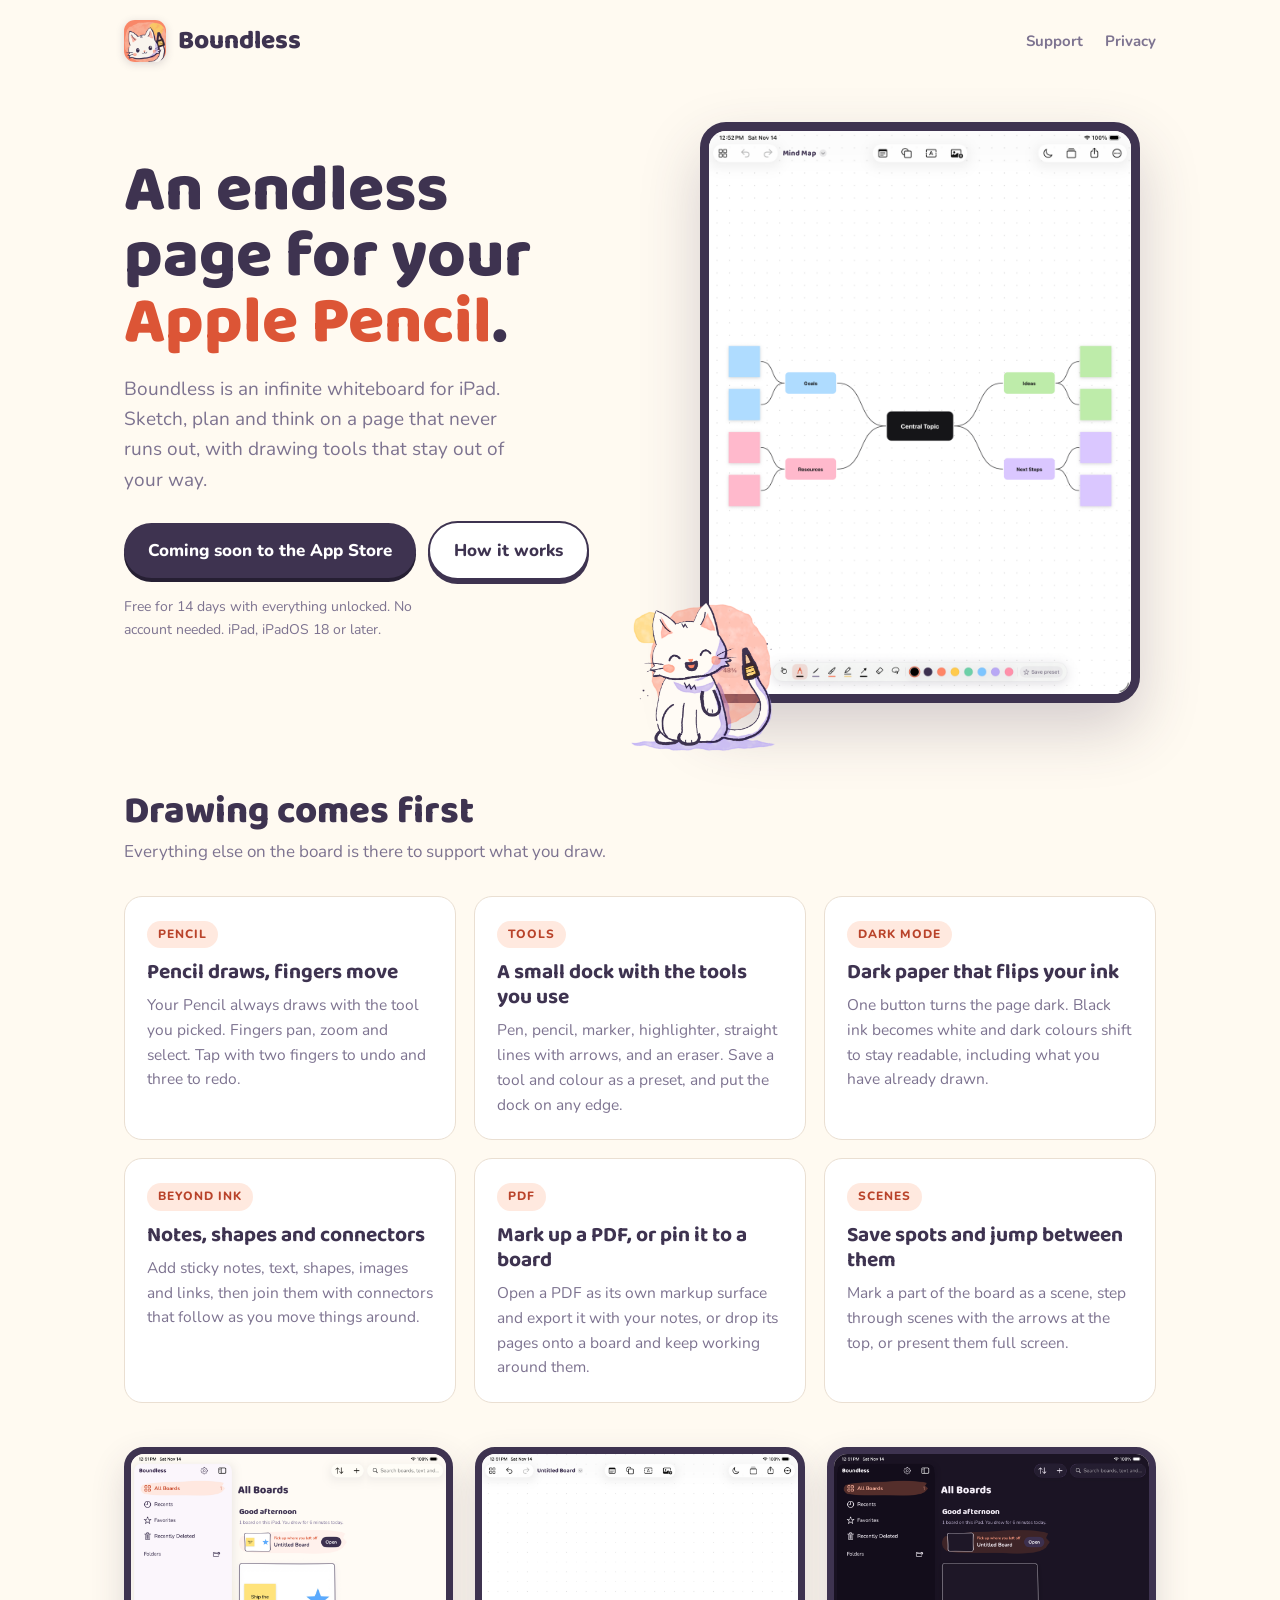
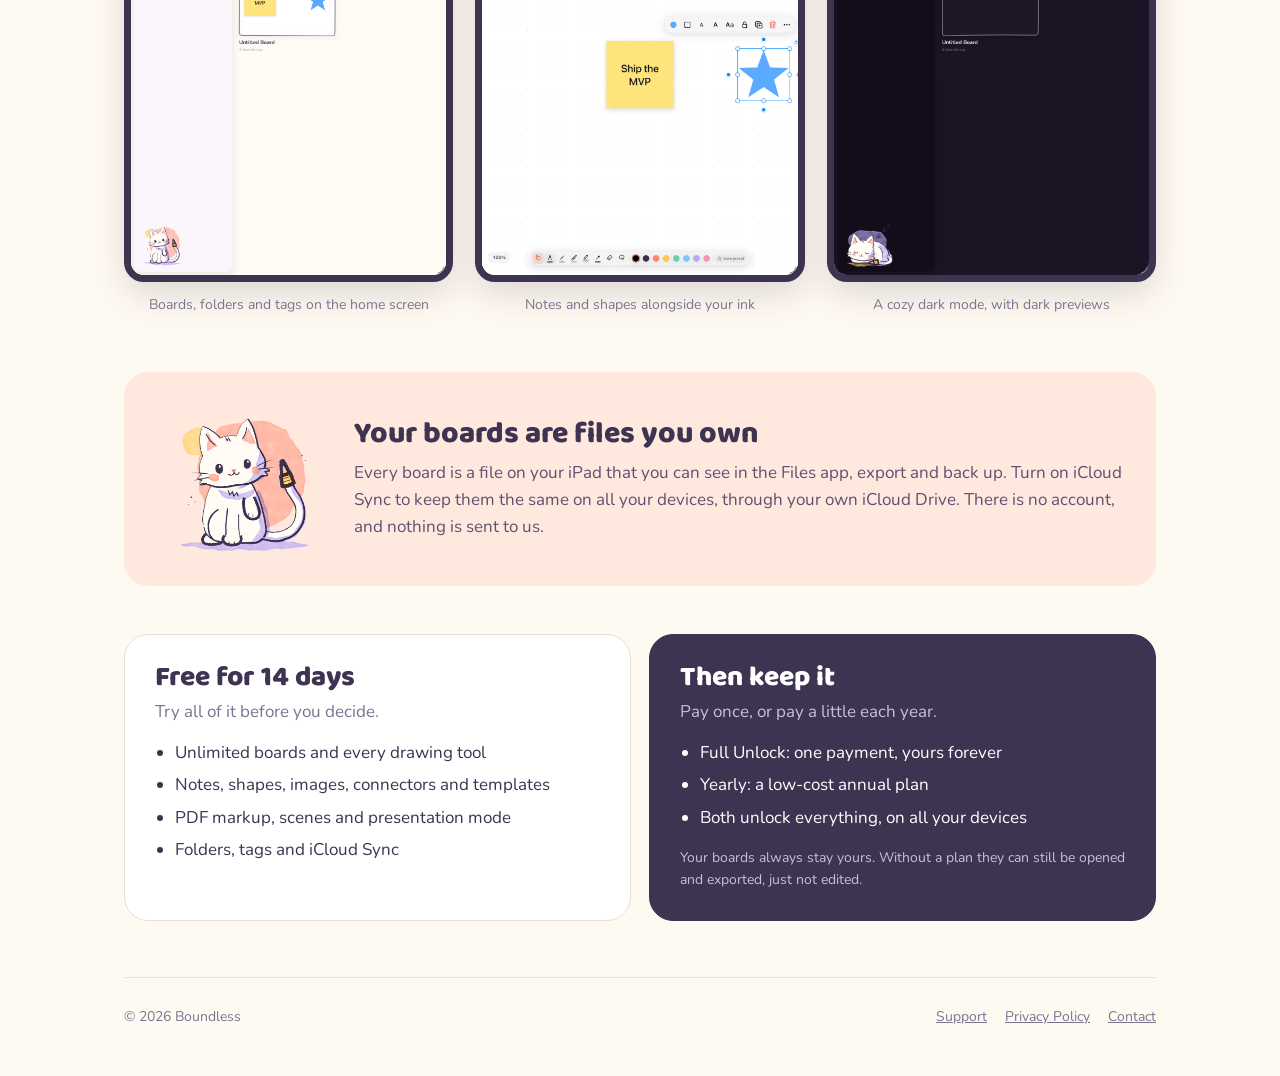
==== index.html @ 8d100a70 "Publish site 2026-11-15T01:16Z" ====
<!doctype html>
<html lang="en">
<head>
<meta charset="utf-8">
<meta name="viewport" content="width=device-width, initial-scale=1">
<title>Boundless · An endless page for your Apple Pencil</title>
<meta name="description" content="Boundless is an infinite whiteboard for iPad, built around Apple Pencil. Draw, plan and mark up PDFs on a page that never ends. Your boards are files you own.">
<link rel="icon" href="img/icon.png">
<link rel="preconnect" href="https://fonts.googleapis.com">
<link rel="stylesheet" href="https://fonts.googleapis.com/css2?family=Baloo+2:wght@700;800&family=Nunito:wght@400;600;700;800&display=swap">
<link rel="stylesheet" href="style.css">
</head>
<body>
<div class="wrap">
  <header class="nav">
    <a class="brand" href="./"><img src="img/icon.png" alt=""><span>Boundless</span></a>
    <nav><a href="support.html">Support</a><a href="privacy.html">Privacy</a></nav>
  </header>

  <section class="hero">
    <div>
      <h1>An endless page for your <em>Apple Pencil</em>.</h1>
      <p>Boundless is an infinite whiteboard for iPad. Sketch, plan and think on a page that never runs out, with drawing tools that stay out of your way.</p>
      <div class="actions">
        <span class="cta soon">Coming soon to the App Store</span>
        <a class="cta ghost" href="support.html">How it works</a>
      </div>
      <p class="note">Free for 14 days with everything unlocked. No account needed. iPad, iPadOS 18 or later.</p>
    </div>
    <div class="hero-art">
      <img class="ipad" src="img/01-board.png" alt="A mind map on a Boundless board, with the tool dock along the bottom">
      <img class="mochi" src="img/mochi-happy.png" alt="Mochi, the Boundless cat, holding a pencil">
    </div>
  </section>

  <h2 class="section-title">Drawing comes first</h2>
  <p class="section-sub">Everything else on the board is there to support what you draw.</p>
  <section class="features">
    <div class="card">
      <span class="eyebrow">Pencil</span>
      <h3>Pencil draws, fingers move</h3>
      <p>Your Pencil always draws with the tool you picked. Fingers pan, zoom and select. Tap with two fingers to undo and three to redo.</p>
    </div>
    <div class="card">
      <span class="eyebrow">Tools</span>
      <h3>A small dock with the tools you use</h3>
      <p>Pen, pencil, marker, highlighter, straight lines with arrows, and an eraser. Save a tool and colour as a preset, and put the dock on any edge.</p>
    </div>
    <div class="card">
      <span class="eyebrow">Dark mode</span>
      <h3>Dark paper that flips your ink</h3>
      <p>One button turns the page dark. Black ink becomes white and dark colours shift to stay readable, including what you have already drawn.</p>
    </div>
    <div class="card">
      <span class="eyebrow">Beyond ink</span>
      <h3>Notes, shapes and connectors</h3>
      <p>Add sticky notes, text, shapes, images and links, then join them with connectors that follow as you move things around.</p>
    </div>
    <div class="card">
      <span class="eyebrow">PDF</span>
      <h3>Mark up a PDF, or pin it to a board</h3>
      <p>Open a PDF as its own markup surface and export it with your notes, or drop its pages onto a board and keep working around them.</p>
    </div>
    <div class="card">
      <span class="eyebrow">Scenes</span>
      <h3>Save spots and jump between them</h3>
      <p>Mark a part of the board as a scene, step through scenes with the arrows at the top, or present them full screen.</p>
    </div>
  </section>

  <section class="strip">
    <figure>
      <img class="ipad" src="img/02-library.png" alt="The Boundless home screen with a board and the sidebar">
      <figcaption>Boards, folders and tags on the home screen</figcaption>
    </figure>
    <figure>
      <img class="ipad" src="img/03-notes.png" alt="A board with a sticky note and a shape">
      <figcaption>Notes and shapes alongside your ink</figcaption>
    </figure>
    <figure>
      <img class="ipad" src="img/04-dark.png" alt="The Boundless home screen in dark mode">
      <figcaption>A cozy dark mode, with dark previews</figcaption>
    </figure>
  </section>

  <section class="files">
    <img src="img/mochi-sitting.png" alt="Mochi sitting">
    <div>
      <h2>Your boards are files you own</h2>
      <p>Every board is a file on your iPad that you can see in the Files app, export and back up. Turn on iCloud Sync to keep them the same on all your devices, through your own iCloud Drive. There is no account, and nothing is sent to us.</p>
    </div>
  </section>

  <section class="pricing">
    <div class="plan">
      <h2>Free for 14 days</h2>
      <p class="tag">Try all of it before you decide.</p>
      <ul>
        <li>Unlimited boards and every drawing tool</li>
        <li>Notes, shapes, images, connectors and templates</li>
        <li>PDF markup, scenes and presentation mode</li>
        <li>Folders, tags and iCloud Sync</li>
      </ul>
    </div>
    <div class="plan pro">
      <h2>Then keep it</h2>
      <p class="tag">Pay once, or pay a little each year.</p>
      <ul>
        <li>Full Unlock: one payment, yours forever</li>
        <li>Yearly: a low-cost annual plan</li>
        <li>Both unlock everything, on all your devices</li>
      </ul>
      <p class="fine">Your boards always stay yours. Without a plan they can still be opened and exported, just not edited.</p>
    </div>
  </section>

  <footer>
    <div>© 2026 Boundless</div>
    <nav><a href="support.html">Support</a><a href="privacy.html">Privacy Policy</a><a href="mailto:boundless.whiteboard@gmail.com">Contact</a></nav>
  </footer>
</div>
</body>
</html>
---- style.css ----
:root {
  --ground: #fffaf1; --surface: #ffffff; --wash: #ffe9df; --ink: #3e3350; --muted: #7d7390;
  --primary: #dc5536; --primary-deep: #b9432a; --line: #eadfd2;
  --radius: 18px;
  --display: "Baloo 2", "Nunito", system-ui, sans-serif;
}
* { box-sizing: border-box; }
html { color-scheme: light; }
body { margin: 0; background: var(--ground); color: var(--ink);
  font-family: "Nunito", "Helvetica Neue", Arial, sans-serif; font-size: 17px; line-height: 1.6; }
a { color: var(--primary); }
a:hover { color: var(--primary-deep); }
img { max-width: 100%; }
.wrap { max-width: 1080px; margin: 0 auto; padding: 0 24px; }

.nav { display: flex; align-items: center; justify-content: space-between; padding: 20px 0; }
.brand { display: flex; align-items: center; gap: 12px; text-decoration: none; color: var(--ink); }
.brand img { width: 42px; height: 42px; border-radius: 11px; box-shadow: 0 2px 8px rgba(62,51,80,0.18); }
.brand span { font-family: var(--display); font-weight: 800; font-size: 26px; line-height: 1; }
.nav nav { display: flex; gap: 22px; font-weight: 700; font-size: 15px; }
.nav nav a { color: var(--muted); text-decoration: none; }
.nav nav a:hover { color: var(--ink); }

.hero { display: grid; grid-template-columns: 1fr 0.92fr; gap: 48px; align-items: center; padding: 40px 0 32px; }
.hero h1 { font-family: var(--display); font-weight: 800; font-size: clamp(40px, 6vw, 66px); line-height: 1.0; margin: 0 0 18px; text-wrap: balance; }
.hero h1 em { font-style: normal; color: var(--primary); }
.hero p { font-size: 19px; color: var(--muted); max-width: 36ch; margin: 0 0 26px; }
.hero .actions { display: flex; gap: 12px; flex-wrap: wrap; align-items: center; }
.cta { display: inline-flex; align-items: center; gap: 10px; background: var(--primary); color: #fff; text-decoration: none;
  font-weight: 800; font-size: 17px; padding: 14px 24px; border-radius: 999px; box-shadow: 0 4px 0 var(--primary-deep); }
a.cta:hover { color: #fff; background: #cf4c2f; }
.cta.soon { background: var(--ink); box-shadow: 0 4px 0 #261f33; cursor: default; }
.cta.ghost { background: var(--surface); color: var(--ink); border: 2px solid var(--ink); box-shadow: 0 4px 0 var(--ink); }
a.cta.ghost:hover { color: var(--ink); background: var(--wash); }
.hero .note { font-size: 14px; color: var(--muted); margin-top: 16px; }

.ipad { display: block; width: 100%; border-radius: 26px; border: 9px solid var(--ink); background: var(--ink);
  box-shadow: 0 26px 60px rgba(62,51,80,0.22); }
.hero-art { position: relative; max-width: 440px; margin: 0 auto; width: 100%; }
.hero-art .mochi { position: absolute; left: -96px; bottom: -58px; width: 190px; pointer-events: none; }

.section-title { font-family: var(--display); font-weight: 800; font-size: clamp(28px, 4vw, 38px); line-height: 1.1; margin: 56px 0 6px; }
.section-sub { color: var(--muted); margin: 0 0 22px; max-width: 60ch; }

.features { display: grid; grid-template-columns: repeat(3, 1fr); gap: 18px; padding: 8px 0 16px; }
.card { background: var(--surface); border: 1.5px solid var(--line); border-radius: var(--radius); padding: 22px; }
.card h3 { margin: 0 0 8px; font-family: var(--display); font-size: 21px; font-weight: 700; line-height: 1.2; }
.card p { margin: 0; color: var(--muted); font-size: 15.5px; }
.eyebrow { display: inline-block; font-size: 12px; font-weight: 800; letter-spacing: 0.08em; text-transform: uppercase;
  color: var(--primary-deep); background: var(--wash); padding: 4px 11px; border-radius: 999px; margin-bottom: 12px; }

.strip { display: grid; grid-template-columns: repeat(3, 1fr); gap: 22px; padding: 28px 0 8px; }
.strip figure { margin: 0; }
.strip .ipad { border-width: 7px; border-radius: 20px; box-shadow: 0 14px 34px rgba(62,51,80,0.16); }
.strip figcaption { font-size: 14px; color: var(--muted); text-align: center; margin-top: 12px; }

.files { display: grid; grid-template-columns: 170px 1fr; gap: 28px; align-items: center; background: var(--wash);
  border-radius: 24px; padding: 26px 32px; margin: 48px 0 0; }
.files img { width: 170px; }
.files h2 { font-family: var(--display); font-weight: 800; font-size: 30px; line-height: 1.1; margin: 0 0 8px; }
.files p { margin: 0; color: #5d5270; }

.pricing { display: grid; grid-template-columns: 1fr 1fr; gap: 18px; margin: 48px 0 56px; }
.plan { border-radius: 24px; padding: 28px 30px; background: var(--surface); border: 1.5px solid var(--line); }
.plan.pro { background: var(--ink); color: #fff; border-color: var(--ink); }
.plan h2 { font-family: var(--display); font-weight: 800; font-size: 28px; margin: 0 0 4px; line-height: 1.1; }
.plan .tag { color: var(--muted); margin: 0 0 14px; }
.plan.pro .tag { color: #c9bfdb; }
.plan ul { margin: 0; padding-left: 20px; }
.plan li { margin: 5px 0; }
.plan .fine { font-size: 14px; color: var(--muted); margin: 16px 0 0; }
.plan.pro .fine { color: #c9bfdb; }

footer { border-top: 1px solid var(--line); padding: 28px 0 48px; color: var(--muted); font-size: 14px;
  display: flex; justify-content: space-between; gap: 16px; flex-wrap: wrap; }
footer nav { display: flex; gap: 18px; }
footer a { color: var(--muted); }

.doc { max-width: 720px; margin: 0 auto; padding: 24px 24px 64px; }
.doc h1 { font-family: var(--display); font-weight: 800; font-size: 44px; margin: 24px 0 6px; line-height: 1.05; }
.doc .meta { color: var(--muted); font-size: 15px; margin-bottom: 28px; }
.doc h2 { font-family: var(--display); font-size: 26px; font-weight: 700; margin: 36px 0 8px; line-height: 1.2; }
.doc h3 { font-size: 17px; font-weight: 800; margin: 24px 0 6px; }
.doc p, .doc li { font-size: 17px; }
.doc .lede { font-size: 21px; font-weight: 700; }
.doc ol, .doc ul { padding-left: 22px; }
.doc table { width: 100%; border-collapse: collapse; margin: 12px 0; font-size: 16px; }
.doc th, .doc td { text-align: left; padding: 9px 10px; border-bottom: 1px solid var(--line); vertical-align: top; }
.doc th { font-weight: 800; }
.doc .faq dt { font-weight: 800; margin-top: 22px; }
.doc .faq dd { margin: 6px 0 0; color: #554a68; }
.doc .contact { background: var(--wash); border-radius: var(--radius); padding: 18px 20px; margin-top: 32px; }

@media (max-width: 820px) {
  .hero { grid-template-columns: 1fr; padding-top: 16px; gap: 56px; }
  .hero-art { max-width: 340px; }
  .hero-art .mochi { left: -28px; width: 140px; bottom: -28px; }
  .strip, .features, .pricing { grid-template-columns: 1fr; }
  .strip figure { max-width: 380px; margin: 0 auto; }
  .files { grid-template-columns: 1fr; text-align: center; padding: 24px; }
  .files img { margin: 0 auto; width: 150px; }
  .nav nav { gap: 14px; }
}
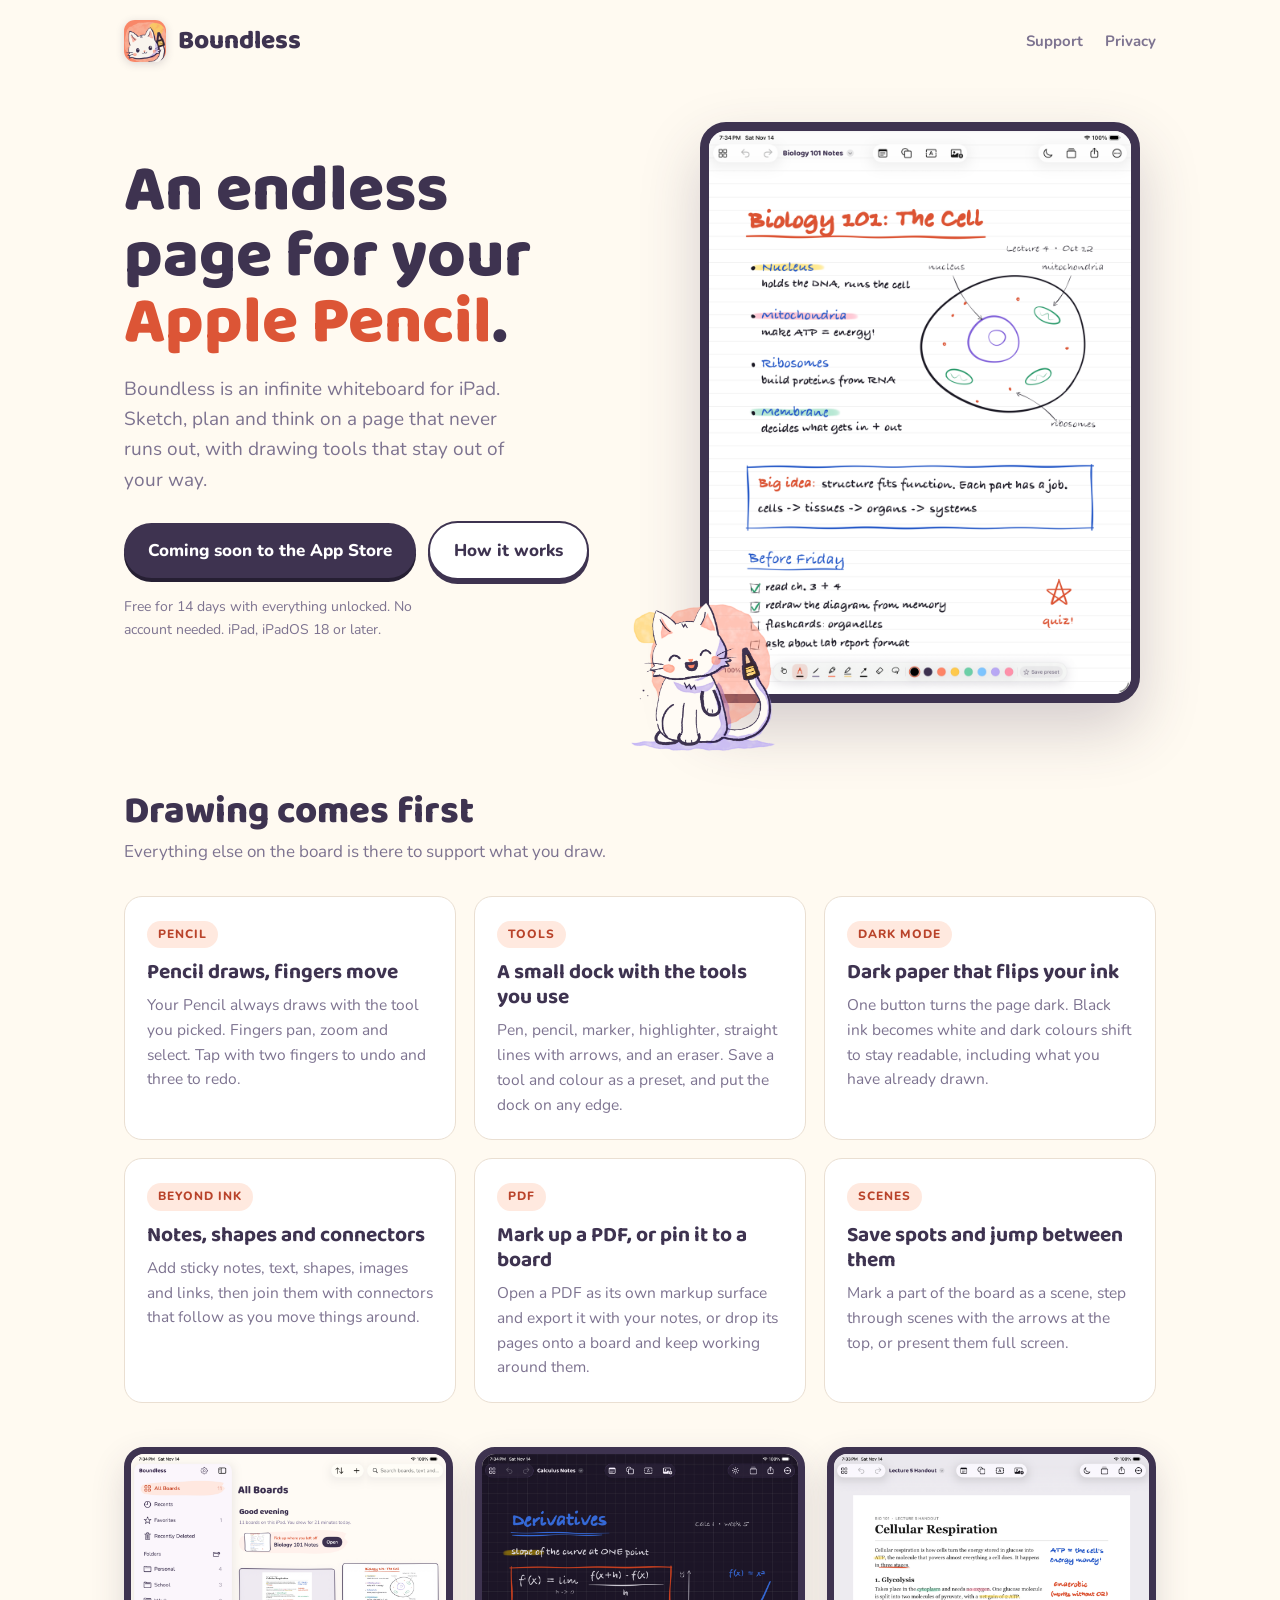
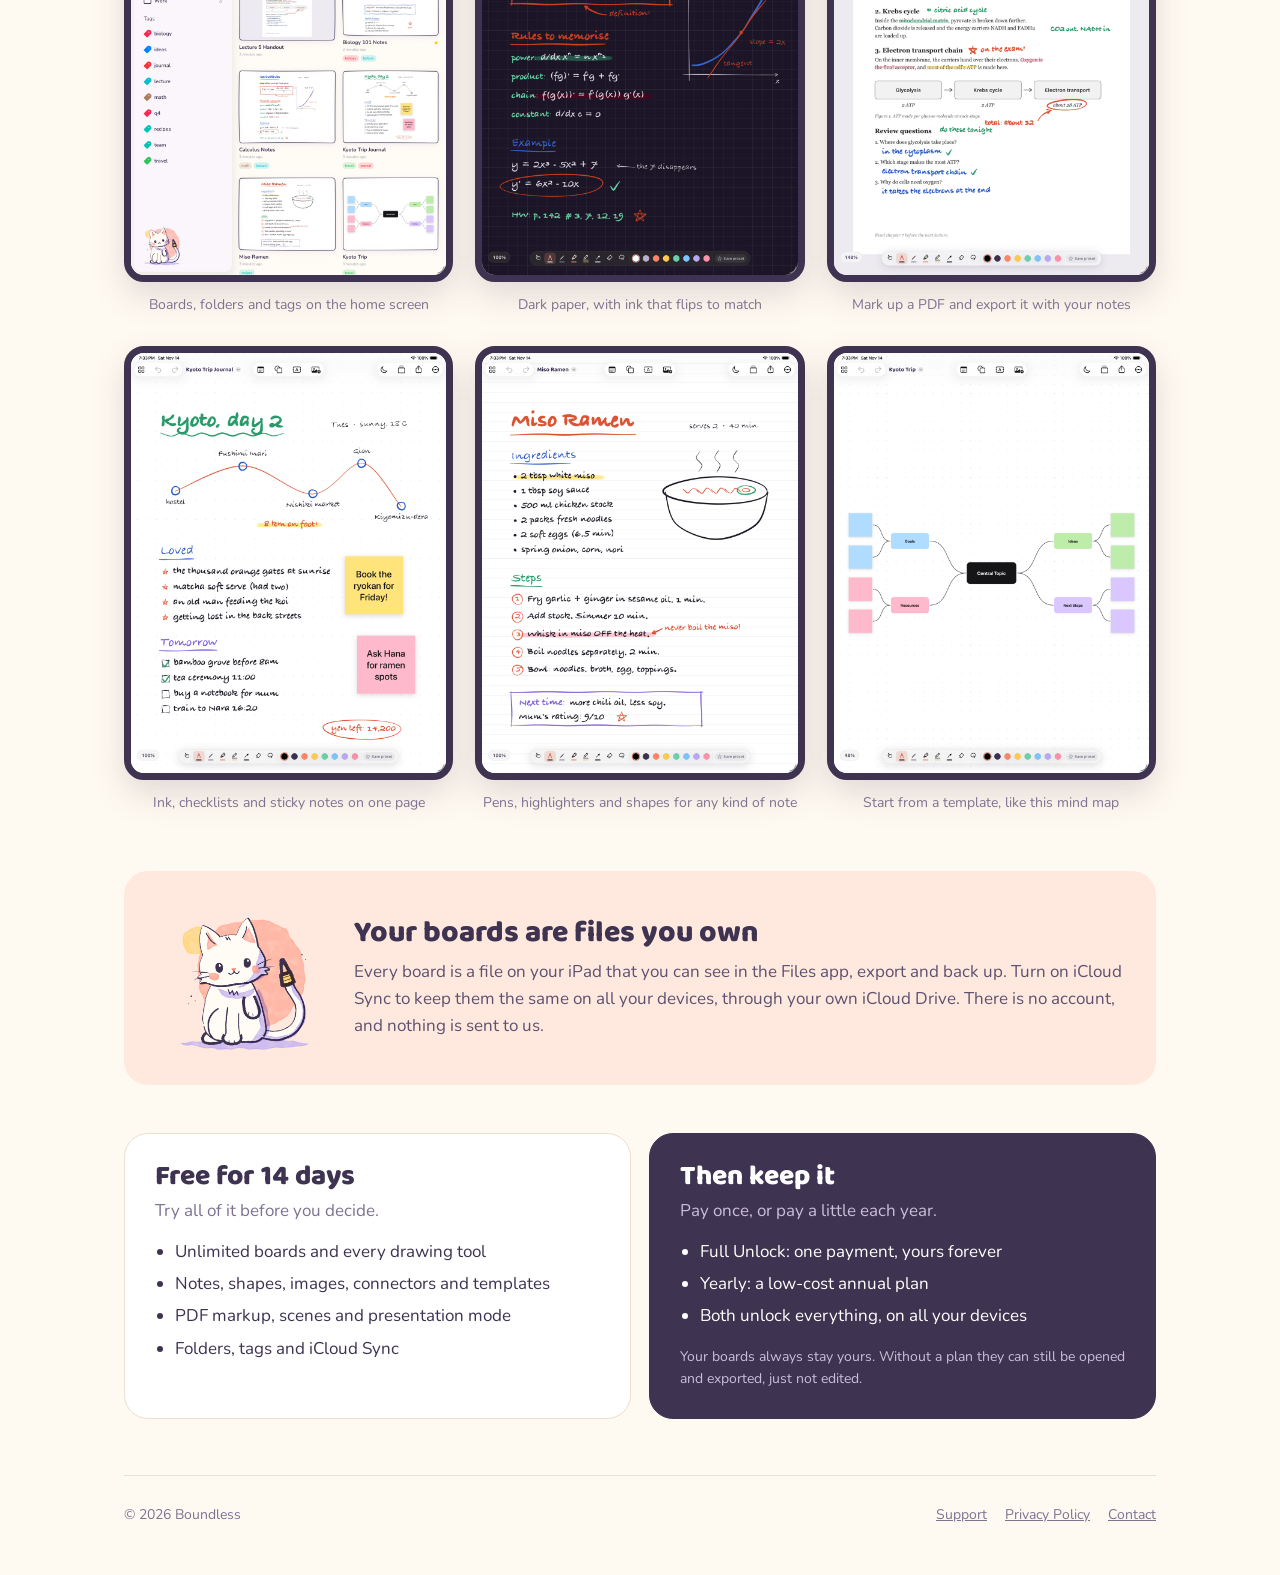
==== commit f98cb4ec: "Publish site 2026-11-15T01:40Z" ====
--- a/index.html
+++ b/index.html
@@ -28,7 +28,7 @@
       <p class="note">Free for 14 days with everything unlocked. No account needed. iPad, iPadOS 18 or later.</p>
     </div>
     <div class="hero-art">
-      <img class="ipad" src="img/01-board.png" alt="A mind map on a Boundless board, with the tool dock along the bottom">
+      <img class="ipad" src="img/01-board.png" alt="Handwritten biology notes with a cell diagram on a Boundless board, with the tool dock along the bottom">
       <img class="mochi" src="img/mochi-happy.png" alt="Mochi, the Boundless cat, holding a pencil">
     </div>
   </section>
@@ -70,16 +70,28 @@
 
   <section class="strip">
     <figure>
-      <img class="ipad" src="img/02-library.png" alt="The Boundless home screen with a board and the sidebar">
+      <img class="ipad" src="img/02-library.png" alt="The Boundless home screen with boards, folders and tags">
       <figcaption>Boards, folders and tags on the home screen</figcaption>
     </figure>
     <figure>
-      <img class="ipad" src="img/03-notes.png" alt="A board with a sticky note and a shape">
-      <figcaption>Notes and shapes alongside your ink</figcaption>
+      <img class="ipad" src="img/04-dark.png" alt="Calculus notes on dark paper, with white and bright ink">
+      <figcaption>Dark paper, with ink that flips to match</figcaption>
     </figure>
     <figure>
-      <img class="ipad" src="img/04-dark.png" alt="The Boundless home screen in dark mode">
-      <figcaption>A cozy dark mode, with dark previews</figcaption>
+      <img class="ipad" src="img/03-notes.png" alt="A lecture handout PDF with handwritten notes and highlights">
+      <figcaption>Mark up a PDF and export it with your notes</figcaption>
+    </figure>
+    <figure>
+      <img class="ipad" src="img/05-journal.png" alt="A handwritten travel journal with a route sketch, checklists and sticky notes">
+      <figcaption>Ink, checklists and sticky notes on one page</figcaption>
+    </figure>
+    <figure>
+      <img class="ipad" src="img/06-recipe.png" alt="A handwritten recipe with a sketch of a bowl">
+      <figcaption>Pens, highlighters and shapes for any kind of note</figcaption>
+    </figure>
+    <figure>
+      <img class="ipad" src="img/07-mindmap.png" alt="A mind map made from a template">
+      <figcaption>Start from a template, like this mind map</figcaption>
     </figure>
   </section>
 
--- a/style.css
+++ b/style.css
@@ -49,7 +49,7 @@
 .eyebrow { display: inline-block; font-size: 12px; font-weight: 800; letter-spacing: 0.08em; text-transform: uppercase;
   color: var(--primary-deep); background: var(--wash); padding: 4px 11px; border-radius: 999px; margin-bottom: 12px; }
 
-.strip { display: grid; grid-template-columns: repeat(3, 1fr); gap: 22px; padding: 28px 0 8px; }
+.strip { display: grid; grid-template-columns: repeat(3, 1fr); gap: 30px 22px; padding: 28px 0 8px; }
 .strip figure { margin: 0; }
 .strip .ipad { border-width: 7px; border-radius: 20px; box-shadow: 0 14px 34px rgba(62,51,80,0.16); }
 .strip figcaption { font-size: 14px; color: var(--muted); text-align: center; margin-top: 12px; }
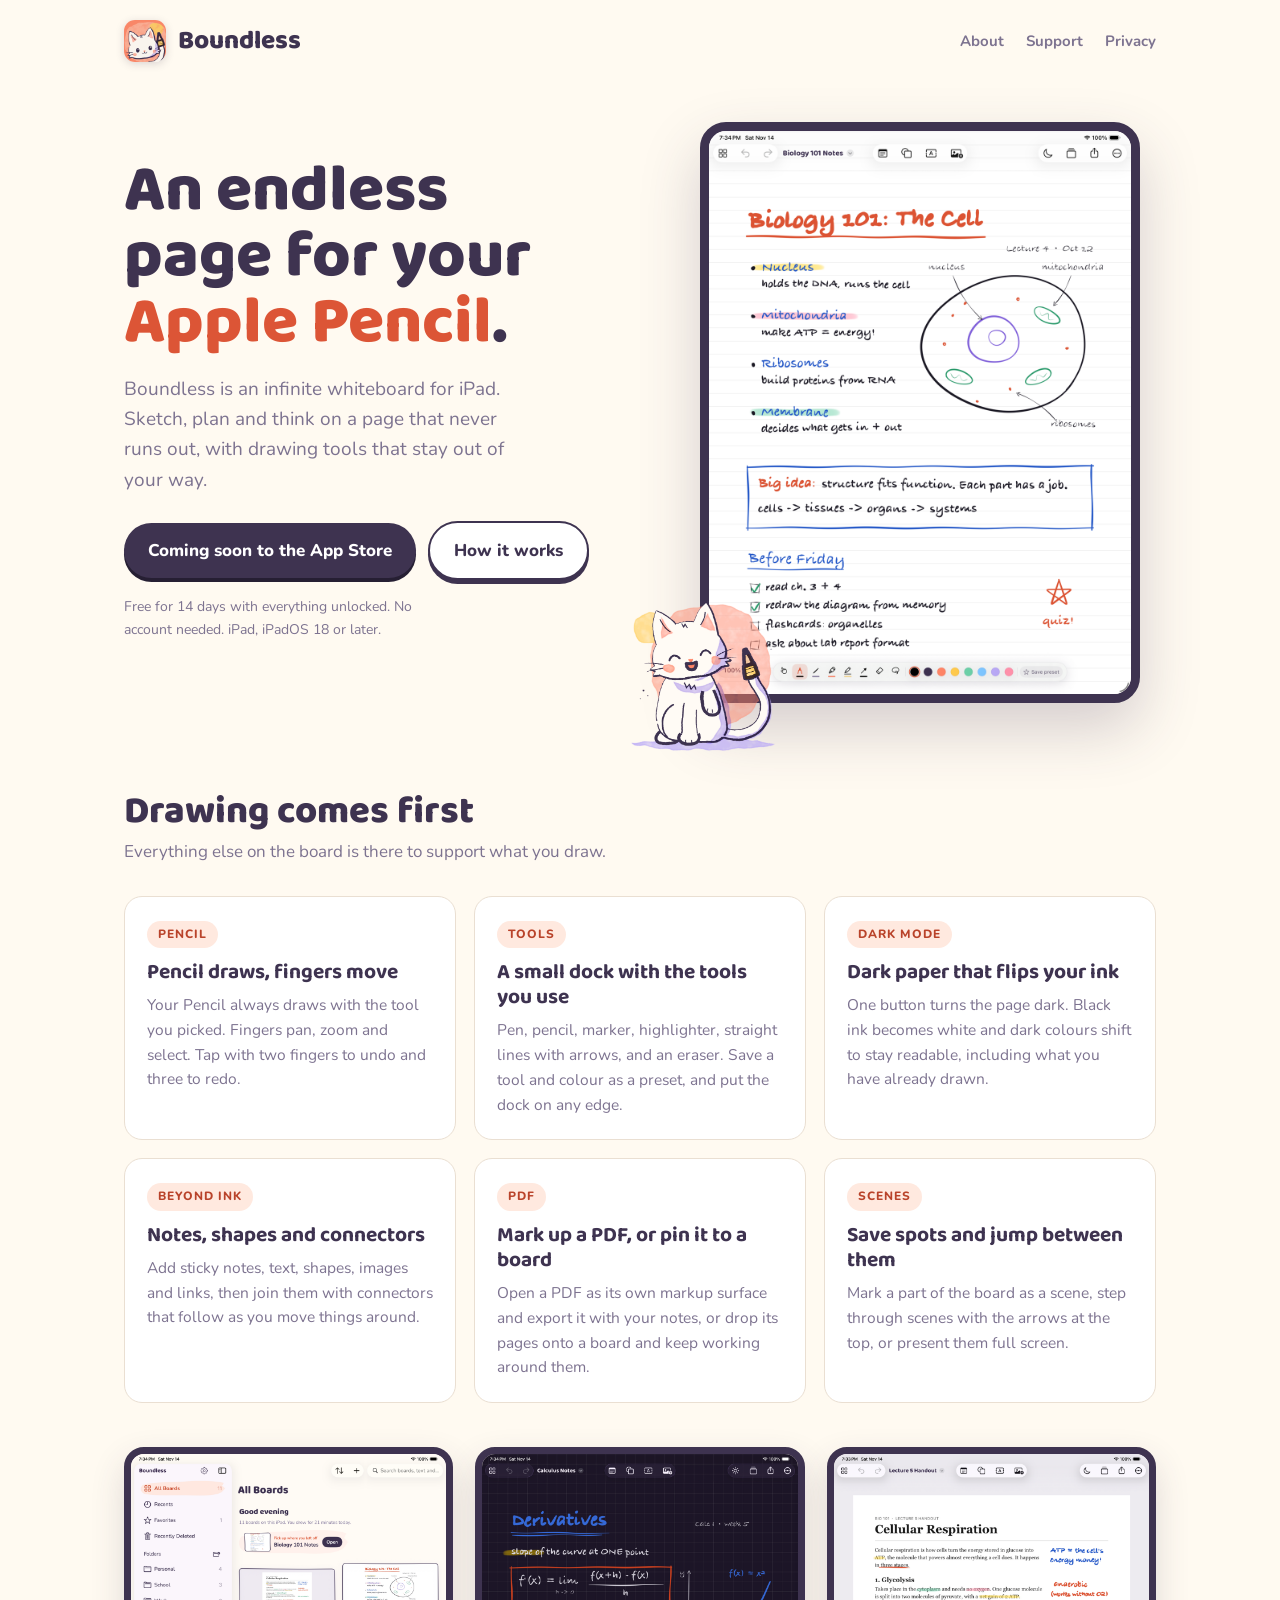
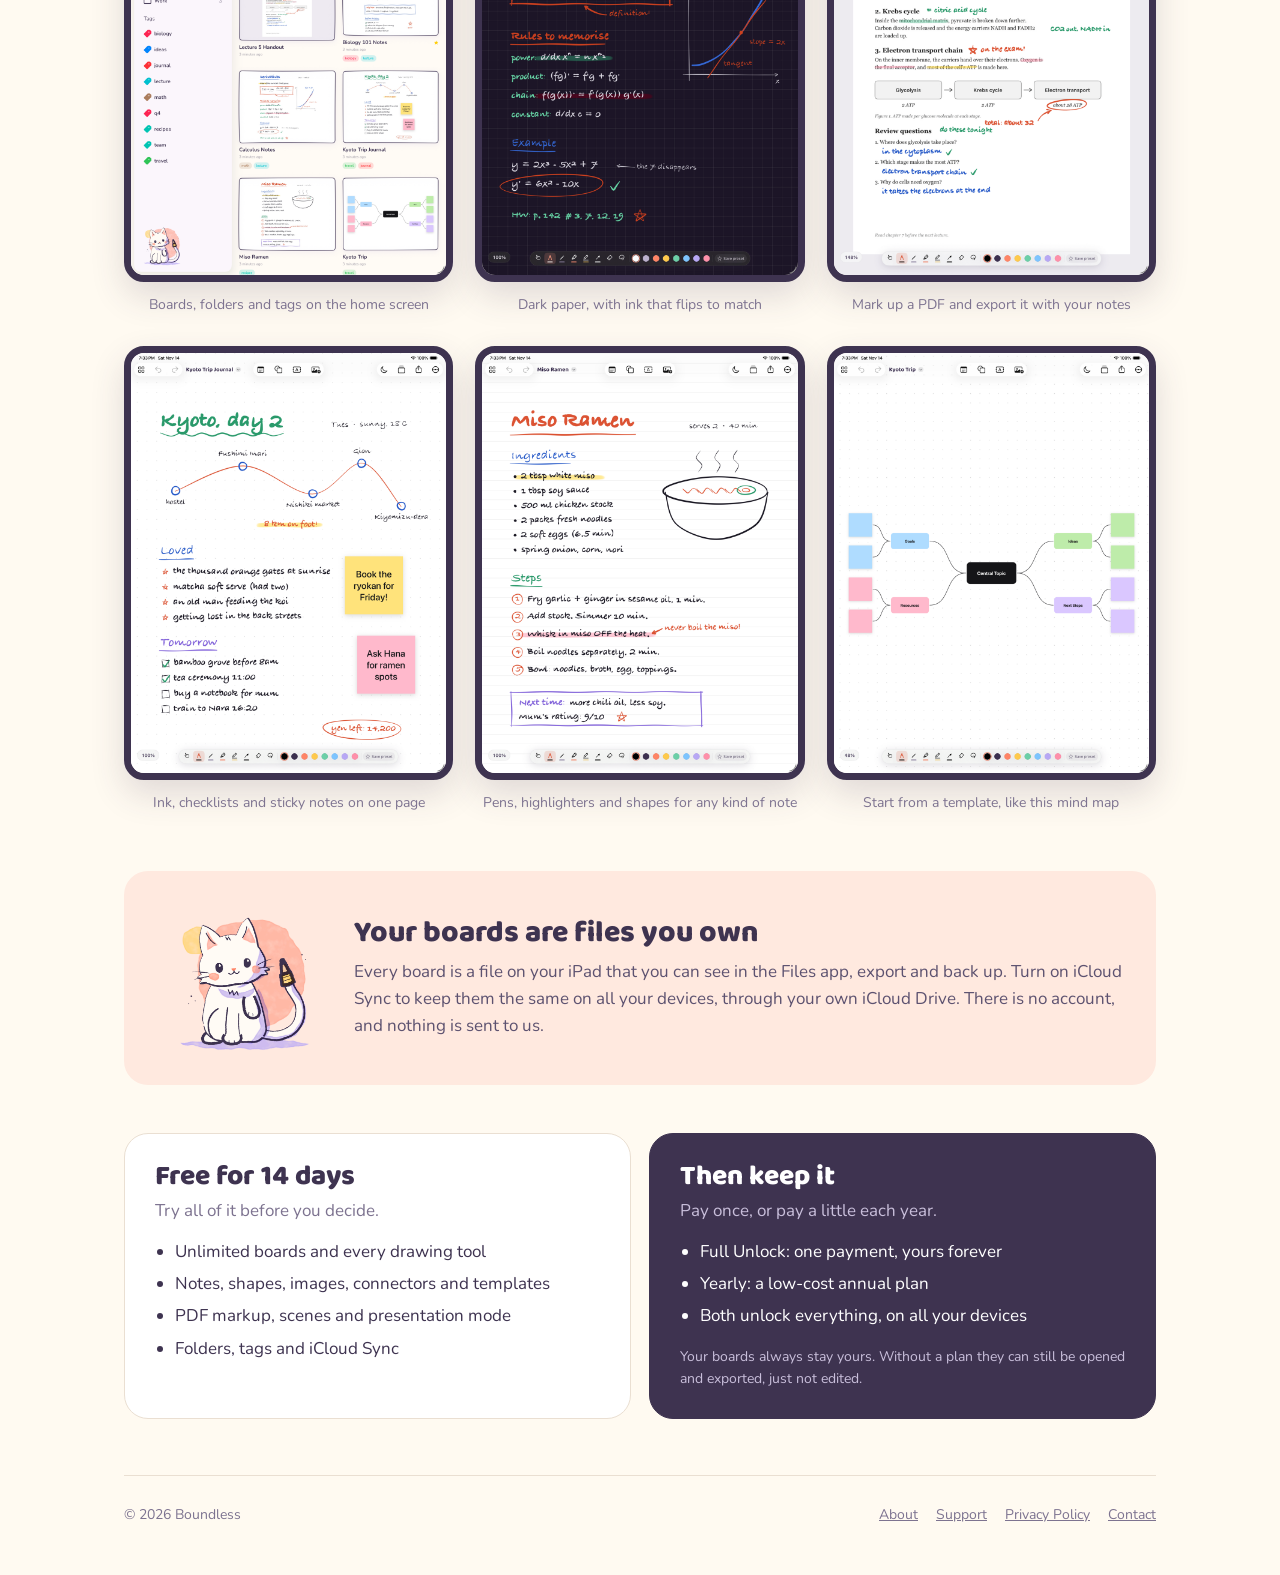
==== commit a73bf95b: "Publish site 2026-11-15T02:14Z" ====
--- a/index.html
+++ b/index.html
@@ -14,7 +14,7 @@
 <div class="wrap">
   <header class="nav">
     <a class="brand" href="./"><img src="img/icon.png" alt=""><span>Boundless</span></a>
-    <nav><a href="support.html">Support</a><a href="privacy.html">Privacy</a></nav>
+    <nav><a href="about.html">About</a><a href="support.html">Support</a><a href="privacy.html">Privacy</a></nav>
   </header>
 
   <section class="hero">
@@ -128,7 +128,7 @@
 
   <footer>
     <div>© 2026 Boundless</div>
-    <nav><a href="support.html">Support</a><a href="privacy.html">Privacy Policy</a><a href="mailto:boundless.whiteboard@gmail.com">Contact</a></nav>
+    <nav><a href="about.html">About</a><a href="support.html">Support</a><a href="privacy.html">Privacy Policy</a><a href="mailto:boundless.whiteboard@gmail.com">Contact</a></nav>
   </footer>
 </div>
 </body>
